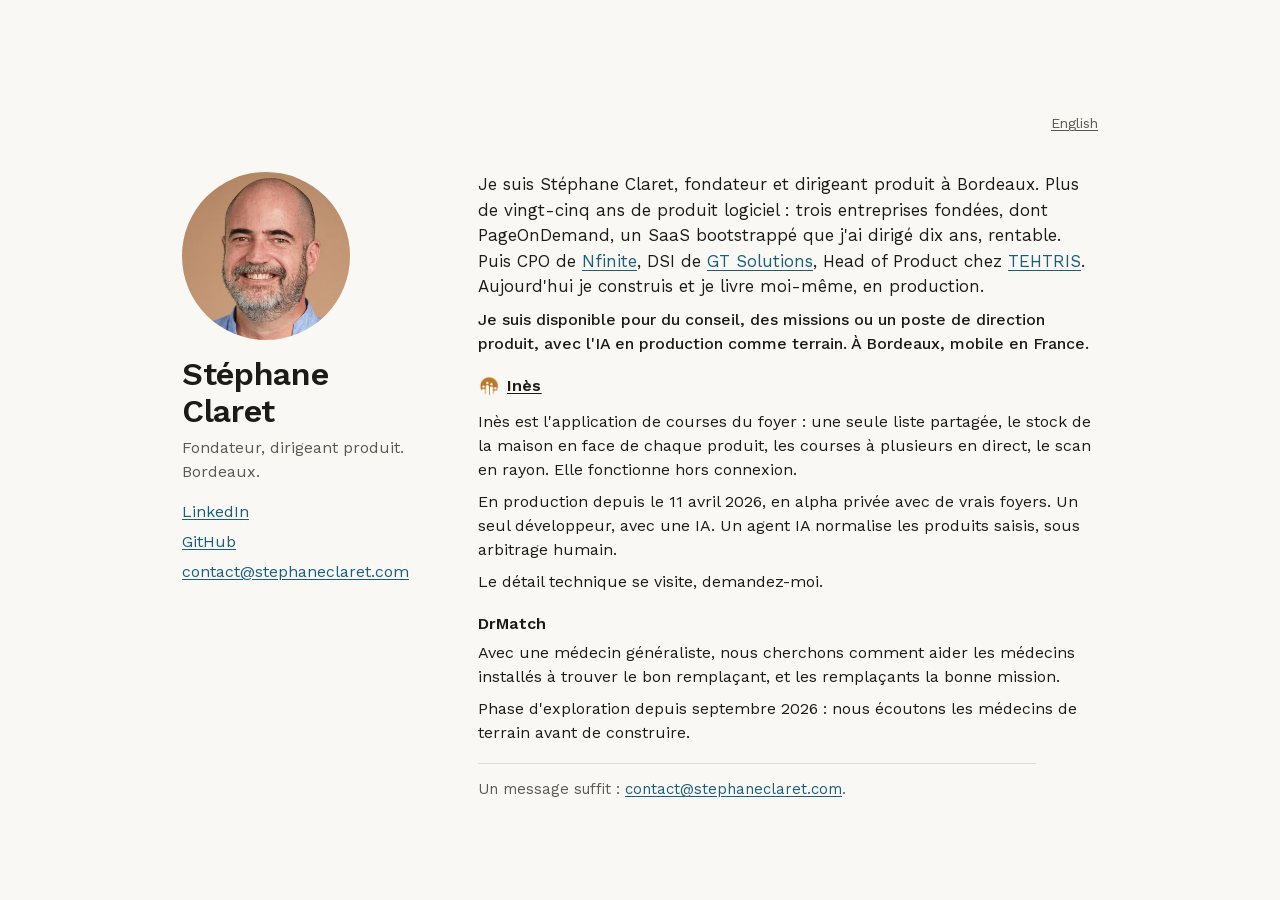
==== index.html @ 088ac29c "Page pro stephaneclaret.com Page statique en français et en anglais, sans ressource externe : Work S" ====
<!doctype html>
<html lang="fr">
<head>
<meta charset="utf-8">
<meta name="viewport" content="width=device-width, initial-scale=1, viewport-fit=cover">
<title>Stéphane Claret</title>
<meta name="description" content="Stéphane Claret, fondateur et dirigeant produit, Bordeaux. Je construis et je livre Inès en production. Disponible pour du conseil, des missions ou un poste de direction produit.">
<link rel="canonical" href="https://stephaneclaret.com/">
<link rel="alternate" hreflang="fr" href="https://stephaneclaret.com/">
<link rel="alternate" hreflang="en" href="https://stephaneclaret.com/en/">
<link rel="alternate" hreflang="x-default" href="https://stephaneclaret.com/">
<link rel="icon" href="assets/favicon.svg" type="image/svg+xml">
<link rel="stylesheet" href="assets/site.css">
<meta property="og:type" content="profile">
<meta property="og:locale" content="fr_FR">
<meta property="og:locale:alternate" content="en_GB">
<meta property="og:url" content="https://stephaneclaret.com/">
<meta property="og:site_name" content="Stéphane Claret">
<meta property="og:title" content="Stéphane Claret">
<meta property="og:description" content="Fondateur et dirigeant produit, Bordeaux. Je construis et je livre Inès en production. Disponible pour du conseil, des missions ou un poste de direction produit.">
<meta property="og:image" content="https://stephaneclaret.com/assets/og.jpg">
<meta property="og:image:secure_url" content="https://stephaneclaret.com/assets/og.jpg">
<meta property="og:image:type" content="image/jpeg">
<meta property="og:image:width" content="957">
<meta property="og:image:height" content="957">
<meta property="og:image:alt" content="Portrait de Stéphane Claret">
<meta name="twitter:card" content="summary">
<meta name="twitter:title" content="Stéphane Claret">
<meta name="twitter:description" content="Fondateur et dirigeant produit, Bordeaux. Disponible pour du conseil, des missions ou un poste de direction produit.">
<meta name="twitter:image" content="https://stephaneclaret.com/assets/og.jpg">
<script type="application/ld+json">
{
  "@context": "https://schema.org",
  "@graph": [
    {
      "@type": "Person",
      "@id": "https://stephaneclaret.com/#person",
      "name": "Stéphane Claret",
      "url": "https://stephaneclaret.com/",
      "image": "https://stephaneclaret.com/assets/og.jpg",
      "jobTitle": "Fondateur, dirigeant produit",
      "description": "Fondateur et dirigeant produit à Bordeaux. Construit et livre Inès en production. Disponible pour du conseil, des missions ou un poste de direction produit.",
      "email": "mailto:contact@stephaneclaret.com",
      "address": { "@type": "PostalAddress", "addressLocality": "Bordeaux", "addressCountry": "FR" },
      "knowsLanguage": ["fr", "en"],
      "knowsAbout": ["Direction produit", "SaaS", "IA en production", "Tarification et monétisation"],
      "sameAs": ["https://www.linkedin.com/in/stephaneclaret", "https://github.com/StephaneClaret"]
    },
    {
      "@type": "Organization",
      "@id": "https://ines.family/#organization",
      "name": "Inès",
      "url": "https://ines.family/",
      "description": "Application de courses du foyer. En production depuis le 11 avril 2026.",
      "founder": { "@id": "https://stephaneclaret.com/#person" },
      "foundingDate": "2026-04-11"
    },
    {
      "@type": "Organization",
      "@id": "https://stephaneclaret.com/#drmatch",
      "name": "DrMatch",
      "description": "Projet en exploration depuis septembre 2026 : aider les médecins généralistes installés à trouver le bon remplaçant, et les remplaçants la bonne mission.",
      "founder": { "@id": "https://stephaneclaret.com/#person" }
    },
    {
      "@type": "WebSite",
      "@id": "https://stephaneclaret.com/#website",
      "url": "https://stephaneclaret.com/",
      "name": "Stéphane Claret",
      "inLanguage": ["fr", "en"],
      "about": { "@id": "https://stephaneclaret.com/#person" }
    }
  ]
}
</script>
</head>
<body>
<div class="page">
  <p class="lang"><a href="en/" hreflang="en" lang="en">English</a></p>

  <header class="aside">
    <img class="photo" src="assets/photo-320.webp" srcset="assets/photo-320.webp 320w, assets/photo-640.webp 640w" sizes="(min-width: 860px) 168px, 136px" width="320" height="320" alt="Portrait de Stéphane Claret" fetchpriority="high">
    <div>
      <h1>Stéphane Claret</h1>
      <p class="tagline">Fondateur, dirigeant produit. Bordeaux.</p>
    </div>
    <ul class="links">
      <li><a href="https://www.linkedin.com/in/stephaneclaret" rel="me">LinkedIn</a></li>
      <li><a href="https://github.com/StephaneClaret" rel="me">GitHub</a></li>
      <li><a href="mailto:contact@stephaneclaret.com">contact@stephaneclaret.com</a></li>
    </ul>
  </header>

  <main class="main">
    <section class="block">
      <p class="lede">Je suis Stéphane Claret, fondateur et dirigeant produit à Bordeaux. Plus de vingt-cinq ans de produit logiciel : trois entreprises fondées, dont PageOnDemand, un SaaS bootstrappé que j'ai dirigé dix ans, rentable. Puis CPO de <a href="https://nfinite.ai">Nfinite</a>, DSI de <a href="https://gt-solutions.fr">GT Solutions</a>, Head of Product chez <a href="https://tehtris.com">TEHTRIS</a>. Aujourd'hui je construis et je livre moi-même, en production.</p>
      <p class="avail">Je suis disponible pour du conseil, des missions ou un poste de direction produit, avec l'IA en production comme terrain. À Bordeaux, mobile en France.</p>
    </section>

    <section class="block">
      <h2><a href="https://ines.family"><img class="mark" src="assets/ines-mark.png" alt="" width="96" height="96">Inès</a></h2>
      <p>Inès est l'application de courses du foyer : une seule liste partagée, le stock de la maison en face de chaque produit, les courses à plusieurs en direct, le scan en rayon. Elle fonctionne hors connexion.</p>
      <p>En production depuis le 11 avril 2026, en alpha privée avec de vrais foyers. Un seul développeur, avec une IA. Un agent IA normalise les produits saisis, sous arbitrage humain.</p>
      <p>Le détail technique se visite, demandez-moi.</p>
    </section>

    <section class="block">
      <h2>DrMatch</h2>
      <p>Avec une médecin généraliste, nous cherchons comment aider les médecins installés à trouver le bon remplaçant, et les remplaçants la bonne mission.</p>
      <p>Phase d'exploration depuis septembre 2026 : nous écoutons les médecins de terrain avant de construire.</p>
    </section>

    <p class="block contact">Un message suffit : <a href="mailto:contact@stephaneclaret.com">contact@stephaneclaret.com</a>.</p>
  </main>
</div>
</body>
</html>
---- assets/site.css ----
/* stephaneclaret.com — une page, une colonne de texte, la photo à gauche sur grand écran.
   Aucune ressource externe : police auto-hébergée, pas de script. */

@font-face {
  font-family: "Work Sans"; font-style: normal; font-weight: 400 700; font-display: swap;
  src: url("fonts/work-sans-latin.woff2") format("woff2");
  unicode-range: U+0000-00FF, U+0131, U+0152-0153, U+02BB-02BC, U+02C6, U+02DA, U+02DC, U+0304, U+0308, U+0329, U+2000-206F, U+20AC, U+2122, U+2191, U+2193, U+2212, U+2215, U+FEFF, U+FFFD;
}
@font-face {
  font-family: "Work Sans"; font-style: normal; font-weight: 400 700; font-display: swap;
  src: url("fonts/work-sans-latin-ext.woff2") format("woff2");
  unicode-range: U+0100-02BA, U+02BD-02C5, U+02C7-02CC, U+02CE-02D7, U+02DD-02FF, U+0304, U+0308, U+0329, U+1D00-1DBF, U+1E00-1E9F, U+1EF2-1EFF, U+2020, U+20A0-20AB, U+20AD-20C0, U+2113, U+2C60-2C7F, U+A720-A7FF;
}

:root {
  --bg: #faf8f4;
  --fg: #1c1b18;
  --muted: #5c5950;
  --rule: #e2ded5;
  --accent: #1b5e7a;
  --focus: #1b5e7a;
  color-scheme: light;
}
@media (prefers-color-scheme: dark) {
  :root {
    --bg: #141517;
    --fg: #ece9e2;
    --muted: #a8a399;
    --rule: #2c2e32;
    --accent: #86c0dc;
    --focus: #86c0dc;
    color-scheme: dark;
  }
}

* { box-sizing: border-box; }
html { height: 100%; }
body {
  margin: 0; min-height: 100%;
  background: var(--bg); color: var(--fg);
  font-family: "Work Sans", system-ui, -apple-system, "Segoe UI", Helvetica, Arial, sans-serif;
  font-size: 1rem; line-height: 1.5;
  -webkit-text-size-adjust: 100%;
  padding-left: max(20px, env(safe-area-inset-left, 0px));
  padding-right: max(20px, env(safe-area-inset-right, 0px));
  padding-block: 28px 36px;
}
a { color: var(--accent); text-decoration: underline; text-decoration-thickness: 1px; text-underline-offset: .15em; }
a:hover { text-decoration-thickness: 2px; }
a:focus-visible { outline: 2px solid var(--focus); outline-offset: 3px; border-radius: 2px; }

.page {
  max-width: 1040px; margin: 0 auto;
  display: grid; grid-template-columns: 1fr; gap: 24px 56px;
}
.lang { font-size: .875rem; color: var(--muted); text-align: right; }
.lang a { color: var(--muted); }

.aside { display: flex; flex-direction: column; gap: 16px; }
.photo {
  display: block; width: 136px; height: 136px; border-radius: 50%;
  object-fit: cover; max-width: 100%;
}
h1 { font-size: 1.75rem; font-weight: 600; line-height: 1.15; margin: 0; letter-spacing: -.01em; text-wrap: balance; }
.tagline { margin: 6px 0 0; color: var(--muted); font-size: 1rem; }

.links { list-style: none; margin: 0; padding: 0; display: grid; gap: 6px; font-size: 1rem; }

.main { display: grid; gap: 18px; min-width: 0; }
.block { margin: 0; max-width: 62ch; }
.block p { margin: 0 0 .5em; text-wrap: pretty; }
.block p:last-child { margin-bottom: 0; }
h2 { font-size: 1rem; font-weight: 600; margin: 0 0 .35em; letter-spacing: .01em; }
h2 a { color: inherit; display: inline-flex; align-items: center; gap: 7px; }
.mark { width: 22px; height: 22px; flex: 0 0 auto; }
.lede { font-size: 1.0625rem; }
.avail { font-weight: 500; }
.contact { color: var(--muted); font-size: .9375rem; border-top: 1px solid var(--rule); padding-top: 14px; }

@media (min-width: 860px) {
  body { padding-block: 24px; display: grid; align-content: center; }
  .page { grid-template-columns: 240px minmax(0, 1fr); align-items: start; }
  .lang { grid-column: 1 / -1; }
  .aside { position: sticky; top: 32px; }
  .photo { width: 168px; height: 168px; }
  h1 { font-size: 2rem; }
}

@media (prefers-reduced-motion: no-preference) {
  a { transition: text-decoration-thickness .12s ease; }
}
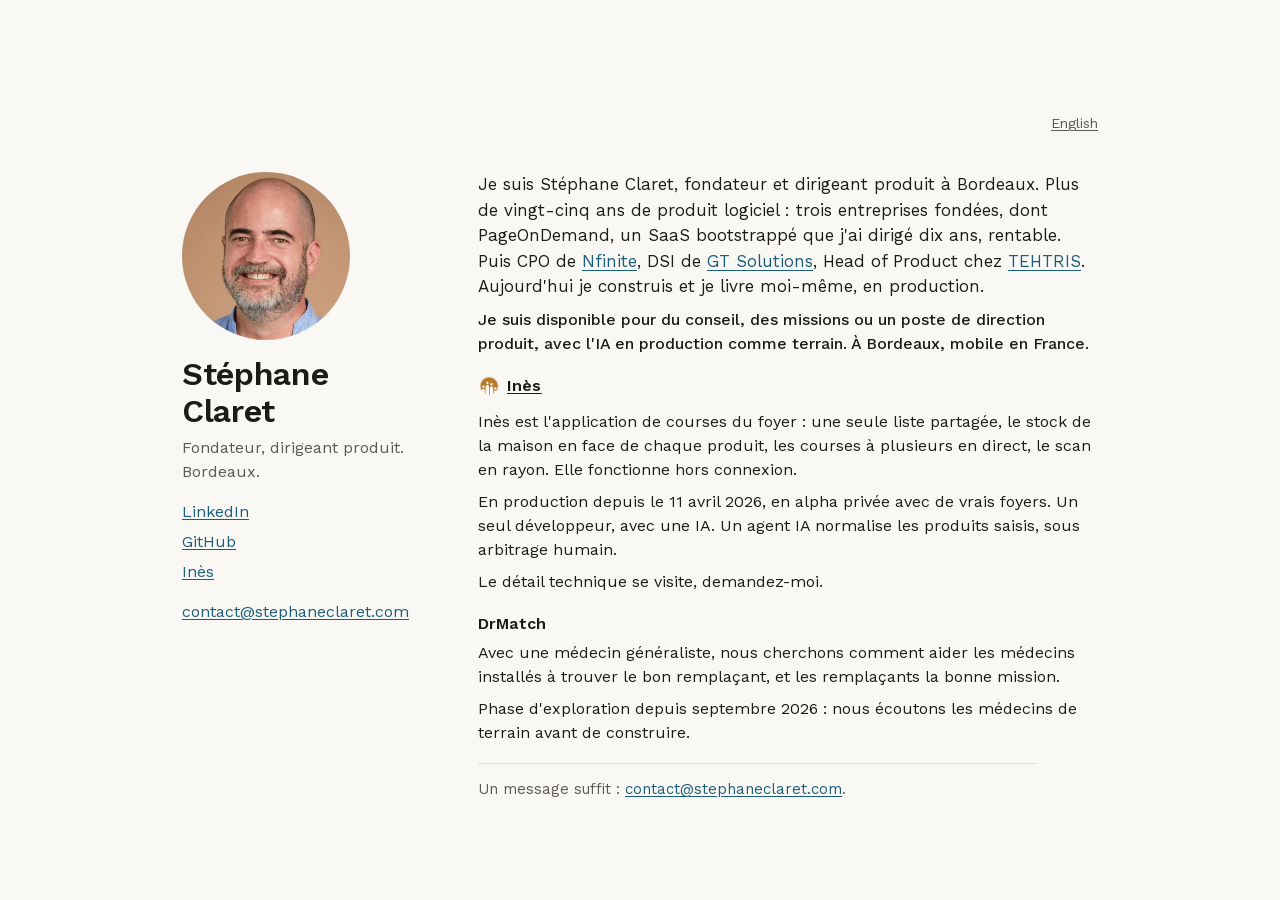
==== commit ce5b303c: "Liens externes en nouvel onglet, lien Inès dans la colonne, espace avant le mail Co-Authored-By: Cla" ====
--- a/index.html
+++ b/index.html
@@ -85,20 +85,21 @@
       <p class="tagline">Fondateur, dirigeant produit. Bordeaux.</p>
     </div>
     <ul class="links">
-      <li><a href="https://www.linkedin.com/in/stephaneclaret" rel="me">LinkedIn</a></li>
-      <li><a href="https://github.com/StephaneClaret" rel="me">GitHub</a></li>
-      <li><a href="mailto:contact@stephaneclaret.com">contact@stephaneclaret.com</a></li>
+      <li><a href="https://www.linkedin.com/in/stephaneclaret" target="_blank" rel="me noopener">LinkedIn</a></li>
+      <li><a href="https://github.com/StephaneClaret" target="_blank" rel="me noopener">GitHub</a></li>
+      <li><a href="https://ines.family" target="_blank" rel="noopener">Inès</a></li>
+      <li class="mail"><a href="mailto:contact@stephaneclaret.com">contact@stephaneclaret.com</a></li>
     </ul>
   </header>
 
   <main class="main">
     <section class="block">
-      <p class="lede">Je suis Stéphane Claret, fondateur et dirigeant produit à Bordeaux. Plus de vingt-cinq ans de produit logiciel : trois entreprises fondées, dont PageOnDemand, un SaaS bootstrappé que j'ai dirigé dix ans, rentable. Puis CPO de <a href="https://nfinite.ai">Nfinite</a>, DSI de <a href="https://gt-solutions.fr">GT Solutions</a>, Head of Product chez <a href="https://tehtris.com">TEHTRIS</a>. Aujourd'hui je construis et je livre moi-même, en production.</p>
+      <p class="lede">Je suis Stéphane Claret, fondateur et dirigeant produit à Bordeaux. Plus de vingt-cinq ans de produit logiciel : trois entreprises fondées, dont PageOnDemand, un SaaS bootstrappé que j'ai dirigé dix ans, rentable. Puis CPO de <a href="https://nfinite.ai" target="_blank" rel="noopener">Nfinite</a>, DSI de <a href="https://gt-solutions.fr" target="_blank" rel="noopener">GT Solutions</a>, Head of Product chez <a href="https://tehtris.com" target="_blank" rel="noopener">TEHTRIS</a>. Aujourd'hui je construis et je livre moi-même, en production.</p>
       <p class="avail">Je suis disponible pour du conseil, des missions ou un poste de direction produit, avec l'IA en production comme terrain. À Bordeaux, mobile en France.</p>
     </section>
 
     <section class="block">
-      <h2><a href="https://ines.family"><img class="mark" src="assets/ines-mark.png" alt="" width="96" height="96">Inès</a></h2>
+      <h2><a href="https://ines.family" target="_blank" rel="noopener"><img class="mark" src="assets/ines-mark.png" alt="" width="96" height="96">Inès</a></h2>
       <p>Inès est l'application de courses du foyer : une seule liste partagée, le stock de la maison en face de chaque produit, les courses à plusieurs en direct, le scan en rayon. Elle fonctionne hors connexion.</p>
       <p>En production depuis le 11 avril 2026, en alpha privée avec de vrais foyers. Un seul développeur, avec une IA. Un agent IA normalise les produits saisis, sous arbitrage humain.</p>
       <p>Le détail technique se visite, demandez-moi.</p>
--- a/assets/site.css
+++ b/assets/site.css
@@ -65,6 +65,7 @@
 .tagline { margin: 6px 0 0; color: var(--muted); font-size: 1rem; }
 
 .links { list-style: none; margin: 0; padding: 0; display: grid; gap: 6px; font-size: 1rem; }
+.links .mail { margin-top: 10px; }
 
 .main { display: grid; gap: 18px; min-width: 0; }
 .block { margin: 0; max-width: 62ch; }
